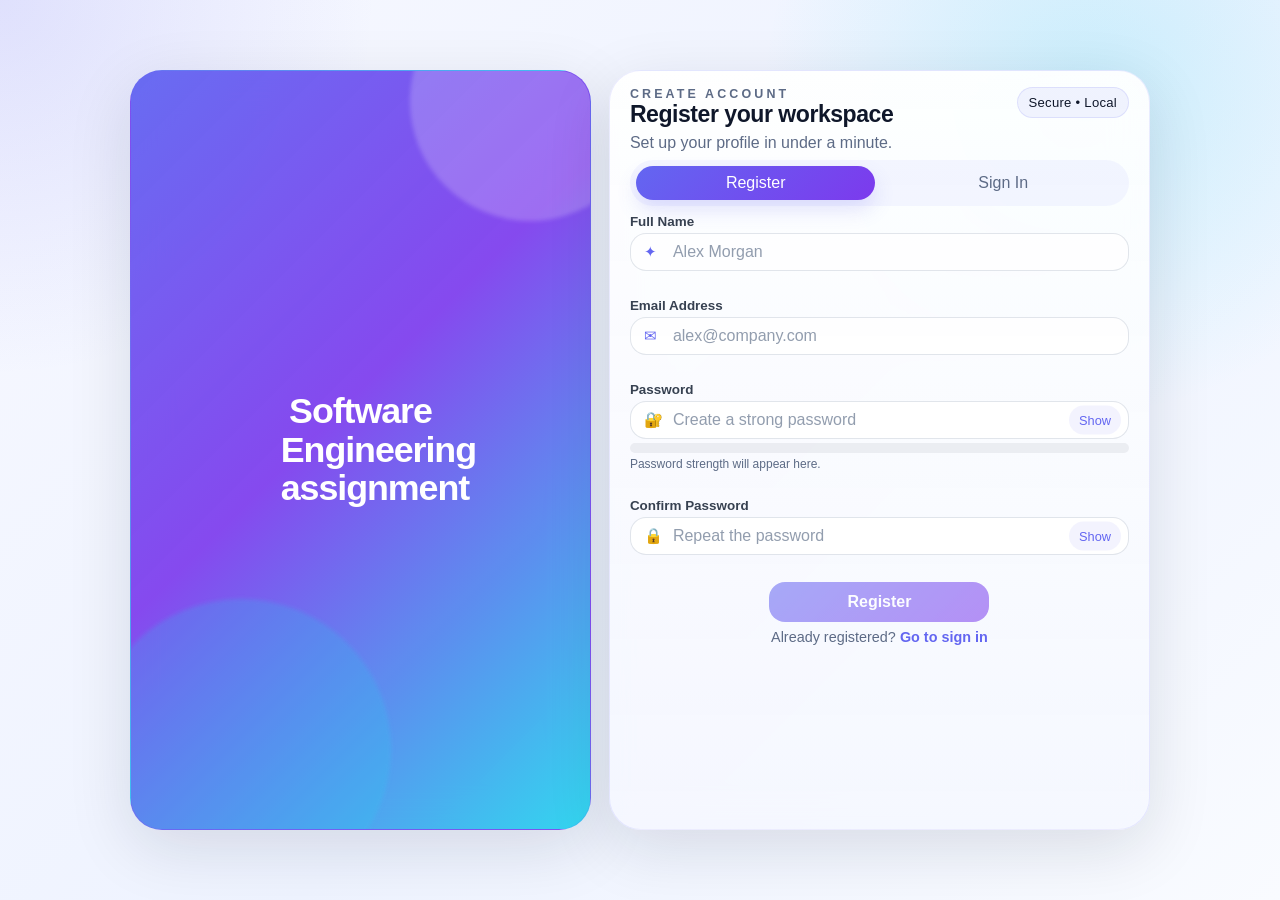
==== index.html @ 1fb4de08 "Initial upload" ====
<!DOCTYPE html>
<html lang="en">
<head>
  <meta charset="UTF-8" />
  <meta name="viewport" content="width=device-width, initial-scale=1.0" />
  <meta name="theme-color" content="#6366f1" />
  <title>login / signup</title>
  <link rel="stylesheet" href="styles.css" />
</head>
<body class="auth-body">
  <main class="auth-shell">
    <section class="hero-panel" aria-label="Product introduction">
      <div class="hero-copy-wrap">
        <h1>Software Engineering assignment</h1>
      </div>
    </section>

    <section class="auth-panel">
      <div class="auth-card">
        <div class="auth-header">
          <div>
            <p class="eyebrow" id="ae">Create account</p>
            <h2 id="at">Register your workspace</h2>
            <p id="asb">Set up your profile in under a minute.</p>
          </div>
          <div class="auth-pill">Secure • Local</div>
        </div>

        <div id="al" class="alert" role="status" aria-live="polite" hidden></div>

        <div class="tab-row" aria-label="Authentication mode selector">
          <button type="button" class="tab active" data-mode="register" id="rt">Register</button>
          <button type="button" class="tab" data-mode="signin" id="st">Sign In</button>
        </div>

        <form id="rf" class="form-stack" novalidate>
          <div class="fg">
            <label for="fullName">Full Name</label>
            <div class="field-shell">
              <span class="field-icon">✦</span>
              <input id="fullName" name="fullName" type="text" autocomplete="name" placeholder="Alex Morgan" />
            </div>
            <small class="fm" id="fnm"></small>
          </div>

          <div class="fg">
            <label for="registerEmail">Email Address</label>
            <div class="field-shell">
              <span class="field-icon">✉</span>
              <input id="registerEmail" name="email" type="email" autocomplete="email" placeholder="alex@company.com" />
            </div>
            <small class="fm" id="rem"></small>
          </div>

          <div class="fg">
            <label for="registerPassword">Password</label>
            <div class="field-shell pf">
              <span class="field-icon">🔐</span>
              <input id="registerPassword" name="password" type="password" autocomplete="new-password" placeholder="Create a strong password" />
              <button type="button" class="ib" data-target="registerPassword" aria-label="Toggle password visibility">Show</button>
            </div>
            <div class="sm" aria-hidden="true">
              <div id="sbar" class="sb"></div>
            </div>
            <p id="stx" class="st">Password strength will appear here.</p>
            <small class="fm" id="rpm"></small>
          </div>

          <div class="fg">
            <label for="confirmPassword">Confirm Password</label>
            <div class="field-shell pf">
              <span class="field-icon">🔒</span>
              <input id="confirmPassword" name="confirmPassword" type="password" autocomplete="new-password" placeholder="Repeat the password" />
              <button type="button" class="ib" data-target="confirmPassword" aria-label="Toggle password visibility">Show</button>
            </div>
            <small class="fm" id="cpm"></small>
          </div>

          <button id="rb" class="pb" type="submit" disabled>Register</button>
          <p class="sc">Already registered? <button type="button" class="tt" id="gs">Go to sign in</button></p>
        </form>

        <form id="sf" class="form-stack hidden" novalidate>
          <div class="fg">
            <label for="signinEmail">Email Address</label>
            <div class="field-shell">
              <span class="field-icon">✉</span>
              <input id="signinEmail" name="email" type="email" autocomplete="email" placeholder="alex@company.com" />
            </div>
            <small class="fm" id="sem"></small>
          </div>

          <div class="fg">
            <label for="signinPassword">Password</label>
            <div class="field-shell pf">
              <span class="field-icon">🔐</span>
              <input id="signinPassword" name="password" type="password" autocomplete="current-password" placeholder="Enter your password" />
              <button type="button" class="ib" data-target="signinPassword" aria-label="Toggle password visibility">Show</button>
            </div>
            <small class="fm" id="spm"></small>
          </div>

          <div class="meta">
            <label class="cb">
              <input id="rm" type="checkbox" />
              <span>Remember me</span>
            </label>
            <button type="button" class="tt" id="fpb">Forgot Password?</button>
          </div>

          <button id="sb" class="pb" type="submit">Sign In</button>
          <p class="sc">Need an account? <button type="button" class="tt" id="gr">Create one</button></p>
        </form>
      </div>
    </section>
  </main>

  <div id="md" class="md hidden" role="dialog" aria-modal="true" aria-labelledby="ft">
    <div class="mc">
      <div class="mh">
        <div>
          <p class="eyebrow">Reset access</p>
          <h2 id="ft">Forgot password</h2>
        </div>
        <button type="button" class="ib cbt" id="cf" aria-label="Close reset dialog">Close</button>
      </div>

      <div id="fse" class="ms">
        <p class="mcp">Enter the email that was used during registration.</p>
        <div class="fg">
          <label for="resetEmail">Registered Email</label>
          <div class="field-shell">
            <span class="field-icon">✉</span>
            <input id="resetEmail" type="email" placeholder="alex@company.com" />
          </div>
          <small class="fm" id="remm"></small>
        </div>
        <button type="button" class="pb" id="vre">Continue</button>
      </div>

      <div id="fsp" class="ms hidden">
        <p class="mcp">Set a new password for your account.</p>
        <div class="fg">
          <label for="newPassword">New Password</label>
          <div class="field-shell pf">
            <span class="field-icon">🔐</span>
            <input id="newPassword" type="password" placeholder="Create a new password" />
            <button type="button" class="ib" data-target="newPassword" aria-label="Toggle password visibility">Show</button>
          </div>
          <small class="fm" id="npm"></small>
        </div>
        <div class="fg">
          <label for="confirmNewPassword">Confirm New Password</label>
          <div class="field-shell pf">
            <span class="field-icon">🔒</span>
            <input id="confirmNewPassword" type="password" placeholder="Repeat the new password" />
            <button type="button" class="ib" data-target="confirmNewPassword" aria-label="Toggle password visibility">Show</button>
          </div>
          <small class="fm" id="cnpm"></small>
        </div>
        <button type="button" class="pb" id="upb">Update Password</button>
      </div>
    </div>
  </div>

  <div id="lo" class="lo hidden" aria-hidden="true">
    <div class="lc">
      <div class="sp"></div>
      <p>Verifying credentials...</p>
    </div>
  </div>

  <script src="app.js"></script>
</body>
</html>
---- styles.css ----
:root {
  color-scheme: light;
  --bg: #f5f7ff;
  --bg-strong: #eef3ff;
  --panel: rgba(255, 255, 255, 0.76);
  --panel-strong: #ffffff;
  --line: rgba(99, 102, 241, 0.16);
  --text: #0f172a;
  --muted: #5d6b86;
  --primary: #6366f1;
  --secondary: #22d3ee;
  --accent: #7c3aed;
  --success: #10b981;
  --danger: #f43f5e;
  --warning: #f59e0b;
  --shadow: 0 18px 65px rgba(15, 23, 42, 0.12);
  --radius-xl: 32px;
  --radius-lg: 22px;
  --radius-md: 16px;
  --radius-sm: 12px;
}

* {
  box-sizing: border-box;
}

html,
body {
  margin: 0;
  min-height: 100%;
}

body {
  font-family: Inter, "Segoe UI", Arial, sans-serif;
  color: var(--text);
  background:
    radial-gradient(circle at top left, rgba(99, 102, 241, 0.16), transparent 24%),
    radial-gradient(circle at 85% 10%, rgba(34, 211, 238, 0.18), transparent 24%),
    linear-gradient(135deg, #f7f8ff 0%, #eef3ff 55%, #f9fbff 100%);
}

button,
input {
  font: inherit;
}

button {
  cursor: pointer;
}

.hidden {
  display: none !important;
}

.auth-body {
  min-height: 100vh;
  padding: 12px;
  display: grid;
  place-items: center;
  overflow: hidden;
}

.auth-shell {
  width: min(1020px, 100%);
  display: grid;
  grid-template-columns: 0.92fr 1.08fr;
  gap: 18px;
  height: min(760px, calc(100vh - 24px));
  animation: fadeUp 0.7s ease both;
}

.hero-panel,
.auth-card,
.mc,
.lc {
  backdrop-filter: blur(18px) saturate(140%);
  -webkit-backdrop-filter: blur(18px) saturate(140%);
  border: 1px solid var(--line);
  box-shadow: var(--shadow);
}

.hero-panel {
  position: relative;
  overflow: hidden;
  border-radius: var(--radius-xl);
  padding: 26px;
  color: #ffffff;
  background:
    linear-gradient(135deg, rgba(99, 102, 241, 0.96) 0%, rgba(124, 58, 237, 0.92) 45%, rgba(34, 211, 238, 0.92) 100%);
  display: flex;
  align-items: center;
  justify-content: center;
  text-align: center;
  min-height: 0;
  height: 100%;
}

.hero-panel::before,
.hero-panel::after {
  content: "";
  position: absolute;
  border-radius: 50%;
  filter: blur(2px);
  pointer-events: none;
}

.hero-panel::before {
  top: -90px;
  right: -60px;
  width: 240px;
  height: 240px;
  background: rgba(255, 255, 255, 0.2);
}

.hero-panel::after {
  bottom: -70px;
  left: -40px;
  width: 300px;
  height: 300px;
  background: rgba(34, 211, 238, 0.2);
}

.hero-top {
  position: relative;
  z-index: 1;
  display: flex;
  justify-content: space-between;
  align-items: center;
}

.brand-mark {
  width: 56px;
  height: 56px;
  display: grid;
  place-items: center;
  border-radius: 18px;
  background: rgba(255, 255, 255, 0.2);
  color: #ffffff;
  font-weight: 800;
  letter-spacing: 0.14em;
  border: 1px solid rgba(255, 255, 255, 0.3);
  box-shadow: inset 0 1px 0 rgba(255, 255, 255, 0.24);
}

.hero-pill,
.auth-pill {
  display: inline-flex;
  align-items: center;
  padding: 8px 12px;
  border-radius: 999px;
  border: 1px solid rgba(255, 255, 255, 0.24);
  background: rgba(255, 255, 255, 0.14);
  font-size: 0.82rem;
  letter-spacing: 0.02em;
}

.hero-copy-wrap {
  position: relative;
  z-index: 1;
  max-width: 420px;
}

.eyebrow {
  margin: 0 0 10px;
  font-size: 0.78rem;
  font-weight: 700;
  letter-spacing: 0.25em;
  text-transform: uppercase;
  color: rgba(255, 255, 255, 0.82);
}

.hero-panel h1 {
  margin: 0;
  font-size: clamp(1.8rem, 2.8vw, 2.6rem);
  line-height: 1.08;
  letter-spacing: -0.03em;
  max-width: 8ch;
}

.hero-copy {
  margin: 16px 0 0;
  max-width: 52ch;
  font-size: 1.03rem;
  line-height: 1.75;
  color: rgba(255, 255, 255, 0.83);
}

.hero-list {
  display: grid;
  gap: 14px;
  margin-top: 24px;
}

.feature-item {
  display: grid;
  grid-template-columns: auto 1fr;
  gap: 14px;
  align-items: start;
  padding: 16px 18px;
  border-radius: var(--radius-md);
  background: rgba(255, 255, 255, 0.12);
  border: 1px solid rgba(255, 255, 255, 0.18);
}

.feature-item h2 {
  margin: 0 0 4px;
  font-size: 1rem;
}

.feature-item p {
  margin: 0;
  color: rgba(255, 255, 255, 0.8);
  line-height: 1.6;
}

.feature-index {
  display: inline-grid;
  place-items: center;
  min-width: 36px;
  height: 36px;
  border-radius: 12px;
  background: rgba(255, 255, 255, 0.18);
  font-size: 0.83rem;
  font-weight: 700;
}

.auth-panel {
  display: flex;
  align-items: center;
  min-height: 0;
  /* height: 100vh;
  width: 100vw; */
}

.auth-card {
  width: 100%;
  padding: 16px 20px 14px;
  border-radius: var(--radius-xl);
  background: linear-gradient(180deg, rgba(255, 255, 255, 0.94) 0%, rgba(245, 247, 255, 0.9) 100%);
  border-color: rgba(99, 102, 241, 0.12);
  height: 100%;
  min-height: 0;
  display: flex;
  flex-direction: column;
}

.auth-header {
  display: flex;
  justify-content: space-between;
  align-items: flex-start;
  gap: 12px;
  margin-bottom: 8px;
}

.auth-header h2 {
  margin: 0 0 6px;
  font-size: clamp(1.35rem, 1.8vw, 1.8rem);
  letter-spacing: -0.02em;
}

.auth-header p {
  margin: 0;
  color: var(--muted);
}

.auth-pill {
  padding: 7px 11px;
  background: rgba(99, 102, 241, 0.08);
  border-color: rgba(99, 102, 241, 0.14);
}

.alert {
  margin-bottom: 8px;
  padding: 9px 12px;
  border-radius: var(--radius-md);
  border: 1px solid transparent;
  font-size: 0.9rem;
  animation: slideFade 0.2s ease;
}

.alert.success {
  background: rgba(16, 185, 129, 0.1);
  border-color: rgba(16, 185, 129, 0.18);
  color: #047857;
}

.alert.error {
  background: rgba(244, 63, 94, 0.1);
  border-color: rgba(244, 63, 94, 0.16);
  color: #be123c;
}

.tab-row {
  display: grid;
  grid-template-columns: 1fr 1fr;
  gap: 8px;
  padding: 6px;
  margin-bottom: 8px;
  border-radius: 999px;
  background: rgba(99, 102, 241, 0.06);
}

.tab {
  border: 0;
  background: transparent;
  padding: 8px 12px;
  border-radius: 999px;
  color: var(--muted);
  transition: all 0.2s ease;
}

.tab.active {
  background: linear-gradient(135deg, var(--primary), var(--accent));
  color: #ffffff;
  box-shadow: 0 10px 20px rgba(99, 102, 241, 0.18);
}

.form-stack {
  display: grid;
  gap: 7px;
}

.form-stack .pb {
  width: min(220px, 100%);
  justify-self: center;
  margin-top: 0;
  box-shadow: 0 12px 24px rgba(99, 102, 241, 0.16);
}

.fg {
  display: grid;
  gap: 4px;
}

label {
  font-size: 0.84rem;
  color: #374151;
  font-weight: 600;
}

.field-shell {
  position: relative;
}

.field-shell input {
  width: 100%;
  border: 1px solid rgba(148, 163, 184, 0.28);
  border-radius: 16px;
  background: rgba(255, 255, 255, 0.9);
  color: var(--text);
  padding: 9px 14px 9px 42px;
  outline: none;
  transition: border-color 0.2s ease, box-shadow 0.2s ease, transform 0.2s ease;
}

.field-shell input::placeholder {
  color: rgba(100, 116, 139, 0.7);
}

.field-shell input:focus {
  border-color: rgba(99, 102, 241, 0.4);
  box-shadow: 0 0 0 4px rgba(99, 102, 241, 0.11);
}

.field-shell input.invalid {
  border-color: rgba(244, 63, 94, 0.6);
  box-shadow: 0 0 0 4px rgba(244, 63, 94, 0.1);
}

.field-shell input.valid {
  border-color: rgba(16, 185, 129, 0.6);
}

.field-icon {
  position: absolute;
  left: 14px;
  top: 50%;
  transform: translateY(-50%);
  color: var(--primary);
  font-size: 0.95rem;
  pointer-events: none;
}

.pf input {
  padding-right: 70px;
}

.ib {
  position: absolute;
  top: 50%;
  right: 8px;
  transform: translateY(-50%);
  border: 0;
  border-radius: 999px;
  padding: 7px 10px;
  background: rgba(99, 102, 241, 0.08);
  color: var(--primary);
  font-size: 0.8rem;
}

.ib:hover {
  background: rgba(99, 102, 241, 0.12);
}

.fm {
  min-height: 16px;
  font-size: 0.75rem;
  color: var(--muted);
}

.fm.error {
  color: #be123c;
}

.fm.success {
  color: #047857;
}

.sm {
  height: 10px;
  border-radius: 999px;
  background: rgba(15, 23, 42, 0.06);
  overflow: hidden;
}

.sb {
  height: 100%;
  width: 0;
  border-radius: inherit;
  transition: width 0.25s ease, background 0.25s ease;
}

.sb.weak {
  width: 32%;
  background: linear-gradient(90deg, #f43f5e, #f59e0b);
}

.sb.fair {
  width: 64%;
  background: linear-gradient(90deg, #f59e0b, #6366f1);
}

.sb.strong {
  width: 100%;
  background: linear-gradient(90deg, #10b981, #22d3ee);
}

.st {
  margin: 0;
  font-size: 0.75rem;
  color: var(--muted);
}

.pb {
  border: 0;
  border-radius: 16px;
  padding: 11px 16px;
  color: #ffffff;
  font-weight: 700;
  background: linear-gradient(135deg, var(--primary), var(--accent));
  box-shadow: 0 14px 28px rgba(99, 102, 241, 0.18);
  transition: transform 0.2s ease, filter 0.2s ease, opacity 0.2s ease;
}

.pb:hover:not(:disabled) {
  transform: translateY(-2px);
  filter: brightness(1.03);
}

.pb:disabled {
  opacity: 0.55;
  cursor: not-allowed;
  box-shadow: none;
}

.sc {
  margin: 0;
  text-align: center;
  font-size: 0.9rem;
  color: var(--muted);
}

.tt {
  border: 0;
  background: none;
  padding: 0;
  color: var(--primary);
  font-weight: 700;
}

.meta {
  display: flex;
  align-items: center;
  justify-content: space-between;
  gap: 10px;
}

.cb {
  display: inline-flex;
  align-items: center;
  gap: 10px;
  color: var(--muted);
  font-size: 0.94rem;
}

.cb input {
  width: 18px;
  height: 18px;
  accent-color: var(--primary);
}

form.hidden {
  display: none;
}

.md {
  position: fixed;
  inset: 0;
  display: grid;
  place-items: center;
  padding: 20px;
  background: rgba(15, 23, 42, 0.5);
  backdrop-filter: blur(8px);
}

.mc {
  max-width: 520px;
  padding: 24px;
  border-radius: var(--radius-xl);
  background: rgba(255, 255, 255, 0.92);
  animation: popIn 0.28s ease;
}

.mh {
  display: flex;
  align-items: flex-start;
  justify-content: space-between;
  gap: 16px;
  margin-bottom: 16px;
}

.mh h2 {
  margin: 4px 0 0;
}

.cbt {
  position: static;
  transform: none;
}

.ms {
  display: grid;
  gap: 14px;
}

.mcp {
  margin: 0;
  line-height: 1.7;
  color: var(--muted);
}

.lo {
  position: fixed;
  inset: 0;
  display: grid;
  place-items: center;
  background: rgba(15, 23, 42, 0.48);
  backdrop-filter: blur(7px);
}

.lc {
  width: min(92vw, 320px);
  border-radius: 24px;
  background: rgba(255, 255, 255, 0.92);
  padding: 26px;
  text-align: center;
}

.sp {
  width: 46px;
  height: 46px;
  margin: 0 auto 14px;
  border-radius: 50%;
  border: 4px solid rgba(99, 102, 241, 0.14);
  border-top-color: var(--primary);
  animation: spin 0.9s linear infinite;
}

.dashboard-shell {
  min-height: 100vh;
  padding: 24px;
  display: grid;
  place-items: center;
}

.dashboard-card {
  width: min(1120px, 100%);
  border-radius: var(--radius-xl);
  padding: 22px;
  background: rgba(255, 255, 255, 0.72);
  backdrop-filter: blur(24px) saturate(140%);
  -webkit-backdrop-filter: blur(24px) saturate(140%);
  border: 1px solid var(--line);
  box-shadow: var(--shadow);
}

.dashboard-nav {
  display: flex;
  justify-content: space-between;
  align-items: center;
  margin-bottom: 18px;
}

.dashboard-nav .brand-mark {
  width: 42px;
  height: 42px;
  border-radius: 14px;
}

.nav-actions {
  display: flex;
  align-items: center;
  gap: 10px;
}

.nav-actions .chip {
  padding: 8px 12px;
  border-radius: 999px;
  background: rgba(99, 102, 241, 0.08);
  color: var(--primary);
  font-size: 0.84rem;
  font-weight: 600;
}

.primary-button,
.secondary-button {
  border: 0;
  border-radius: 999px;
  padding: 10px 14px;
  font-weight: 700;
}

.primary-button {
  color: #ffffff;
  background: linear-gradient(135deg, var(--primary), var(--accent));
}

.secondary-button {
  color: var(--primary);
  background: rgba(99, 102, 241, 0.08);
}

.dashboard-grid {
  display: grid;
  grid-template-columns: 1fr;
  gap: 18px;
}

.greeting-card,
.sidebar-card,
.stat-card {
  border-radius: var(--radius-lg);
  border: 1px solid rgba(99, 102, 241, 0.12);
  background: rgba(255, 255, 255, 0.74);
}

.greeting-card {
  padding: 26px;
}

.greeting-badge {
  display: inline-flex;
  padding: 7px 11px;
  border-radius: 999px;
  background: rgba(16, 185, 129, 0.1);
  color: #047857;
  font-size: 0.8rem;
  font-weight: 700;
  margin-bottom: 12px;
}

.greeting-card h1 {
  margin: 0 0 10px;
  font-size: clamp(1.7rem, 2.5vw, 2.4rem);
  line-height: 1.1;
}

.dashboard-copy {
  margin: 0;
  color: var(--muted);
  line-height: 1.7;
}

.quick-actions {
  display: flex;
  flex-wrap: wrap;
  gap: 10px;
  margin-top: 16px;
}

.stats-grid {
  display: grid;
  grid-template-columns: repeat(2, minmax(0, 1fr));
  gap: 14px;
  margin-top: 16px;
}

.stat-card {
  padding: 18px;
  transition: transform 0.2s ease, box-shadow 0.2s ease;
}

.stat-card:hover {
  transform: translateY(-2px);
  box-shadow: 0 12px 30px rgba(15, 23, 42, 0.08);
}

.stat-card h3 {
  margin: 0 0 8px;
  font-size: 0.95rem;
  color: var(--muted);
}

.stat-card p {
  margin: 0;
  font-size: 1.2rem;
  font-weight: 800;
  color: var(--text);
}

.sidebar-card {
  padding: 20px;
}

.avatar {
  width: 54px;
  height: 54px;
  border-radius: 18px;
  display: grid;
  place-items: center;
  background: linear-gradient(135deg, var(--primary), var(--accent));
  color: #ffffff;
  font-size: 1.2rem;
  font-weight: 800;
  margin-bottom: 14px;
}

.sidebar-card h3 {
  margin: 0 0 8px;
}

.sidebar-card p,
.sidebar-card li {
  color: var(--muted);
  line-height: 1.7;
}

.sidebar-card ul {
  padding-left: 18px;
  margin: 10px 0 0;
}

@keyframes spin {
  to {
    transform: rotate(360deg);
  }
}

@keyframes popIn {
  from {
    transform: translateY(14px) scale(0.98);
    opacity: 0;
  }
  to {
    transform: translateY(0) scale(1);
    opacity: 1;
  }
}

@keyframes slideFade {
  from {
    transform: translateY(8px);
    opacity: 0;
  }
  to {
    transform: translateY(0);
    opacity: 1;
  }
}

@keyframes fadeUp {
  from {
    transform: translateY(10px);
    opacity: 0;
  }
  to {
    transform: translateY(0);
    opacity: 1;
  }
}

@media (max-width: 560px) {
  .auth-shell {
    grid-template-columns: 1fr;
    height: auto;
  }

  /* .hero-panel {
    min-height: 280px;
  } */

  .dashboard-grid {
    grid-template-columns: 1fr;
  }
}

@media (max-width: 560px) {
  .auth-body,
  .dashboard-shell {
    padding: 12px;
    overflow: auto;
  }

  .auth-shell {
    height: auto;
  }

  .hero-panel,
  .auth-card,
  .dashboard-card,
  .mc {
    border-radius: 24px;
  }

  .hero-panel {
    padding: 24px;
  }

  .hero-panel h1 {
    max-width: 12ch;
  }

  .auth-card {
    padding: 20px;
  }

  .auth-header,
  .dashboard-nav {
    flex-direction: column;
    align-items: flex-start;
  }

  .tab-row {
    border-radius: 18px;
  }

  .field-shell input {
    padding: 12px 14px 12px 40px;
  }

  .meta {
    flex-direction: column;
    align-items: flex-start;
  }

  .stats-grid {
    grid-template-columns: 1fr;
  }
}
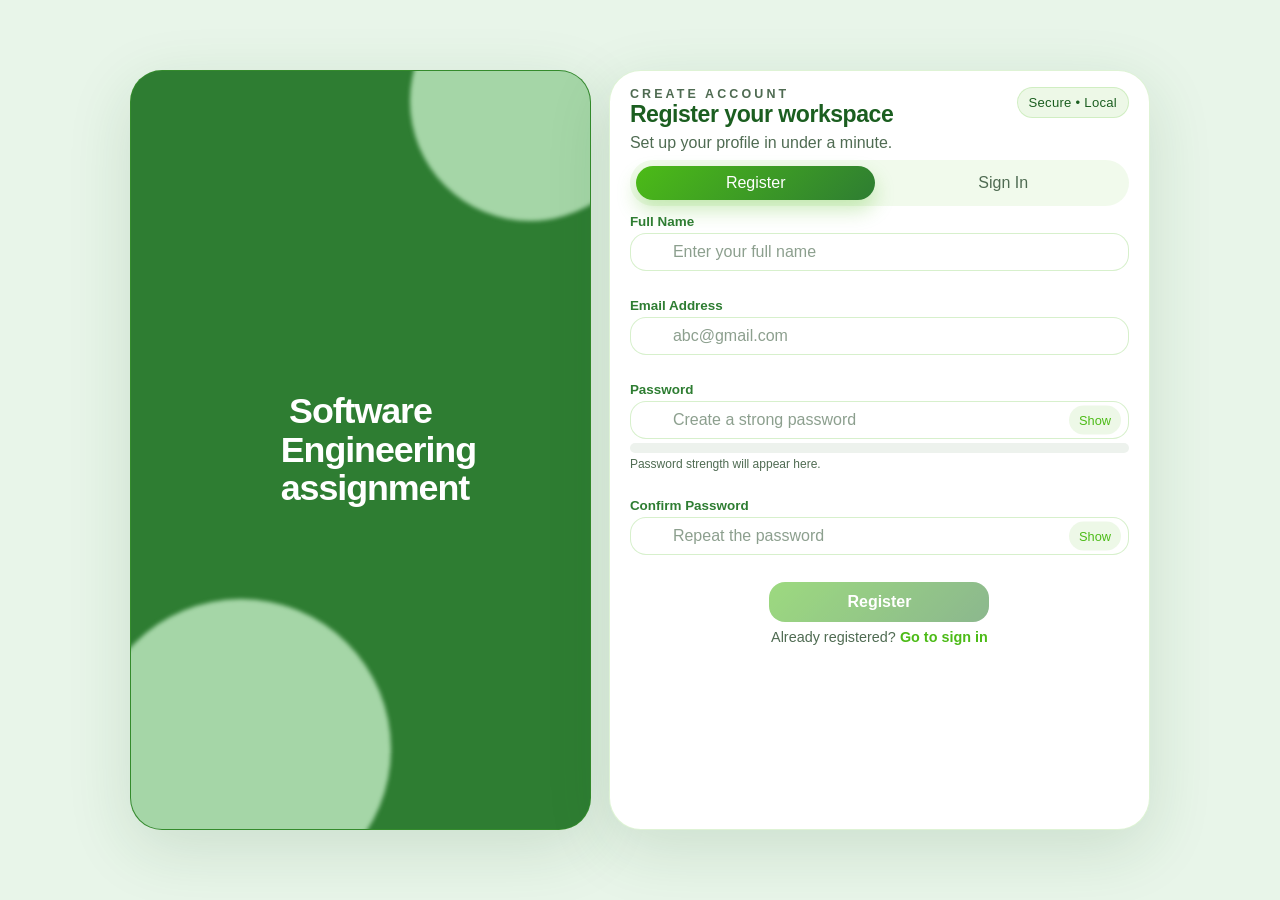
==== commit 7f43deaa: "just changed the theme of the site" ====
--- a/index.html
+++ b/index.html
@@ -3,7 +3,7 @@
 <head>
   <meta charset="UTF-8" />
   <meta name="viewport" content="width=device-width, initial-scale=1.0" />
-  <meta name="theme-color" content="#6366f1" />
+  <meta name="theme-color" content="#4CBB17" />
   <title>login / signup</title>
   <link rel="stylesheet" href="styles.css" />
 </head>
@@ -37,8 +37,8 @@
           <div class="fg">
             <label for="fullName">Full Name</label>
             <div class="field-shell">
-              <span class="field-icon">✦</span>
-              <input id="fullName" name="fullName" type="text" autocomplete="name" placeholder="Alex Morgan" />
+              <!-- <span class="field-icon">✦</span> -->
+              <input id="fullName" name="fullName" type="text" autocomplete="name" placeholder="Enter your full name" />
             </div>
             <small class="fm" id="fnm"></small>
           </div>
@@ -46,8 +46,8 @@
           <div class="fg">
             <label for="registerEmail">Email Address</label>
             <div class="field-shell">
-              <span class="field-icon">✉</span>
-              <input id="registerEmail" name="email" type="email" autocomplete="email" placeholder="alex@company.com" />
+              <!-- <span class="field-icon">✉</span> -->
+              <input id="registerEmail" name="email" type="email" autocomplete="email" placeholder="abc@gmail.com" />
             </div>
             <small class="fm" id="rem"></small>
           </div>
@@ -55,7 +55,7 @@
           <div class="fg">
             <label for="registerPassword">Password</label>
             <div class="field-shell pf">
-              <span class="field-icon">🔐</span>
+              <!-- <span class="field-icon">🔐</span> -->
               <input id="registerPassword" name="password" type="password" autocomplete="new-password" placeholder="Create a strong password" />
               <button type="button" class="ib" data-target="registerPassword" aria-label="Toggle password visibility">Show</button>
             </div>
@@ -69,7 +69,7 @@
           <div class="fg">
             <label for="confirmPassword">Confirm Password</label>
             <div class="field-shell pf">
-              <span class="field-icon">🔒</span>
+              <!-- <span class="field-icon">🔒</span> -->
               <input id="confirmPassword" name="confirmPassword" type="password" autocomplete="new-password" placeholder="Repeat the password" />
               <button type="button" class="ib" data-target="confirmPassword" aria-label="Toggle password visibility">Show</button>
             </div>
@@ -84,7 +84,7 @@
           <div class="fg">
             <label for="signinEmail">Email Address</label>
             <div class="field-shell">
-              <span class="field-icon">✉</span>
+              <!-- <span class="field-icon">✉</span> -->
               <input id="signinEmail" name="email" type="email" autocomplete="email" placeholder="alex@company.com" />
             </div>
             <small class="fm" id="sem"></small>
@@ -93,7 +93,7 @@
           <div class="fg">
             <label for="signinPassword">Password</label>
             <div class="field-shell pf">
-              <span class="field-icon">🔐</span>
+              <!-- <span class="field-icon">🔐</span> -->
               <input id="signinPassword" name="password" type="password" autocomplete="current-password" placeholder="Enter your password" />
               <button type="button" class="ib" data-target="signinPassword" aria-label="Toggle password visibility">Show</button>
             </div>
--- a/styles.css
+++ b/styles.css
@@ -1,19 +1,19 @@
-:root {
+﻿:root {
   color-scheme: light;
-  --bg: #f5f7ff;
-  --bg-strong: #eef3ff;
-  --panel: rgba(255, 255, 255, 0.76);
+  --bg: #F1F8E9;
+  --bg-strong: #E8F5E9;
+  --panel: rgba(255, 255, 255, 0.88);
   --panel-strong: #ffffff;
-  --line: rgba(99, 102, 241, 0.16);
-  --text: #0f172a;
-  --muted: #5d6b86;
-  --primary: #6366f1;
-  --secondary: #22d3ee;
-  --accent: #7c3aed;
-  --success: #10b981;
-  --danger: #f43f5e;
-  --warning: #f59e0b;
-  --shadow: 0 18px 65px rgba(15, 23, 42, 0.12);
+  --line: rgba(76, 187, 23, 0.22);
+  --text: #1B5E20;
+  --muted: #4F6B52;
+  --primary: #4CBB17;
+  --secondary: #66BB6A;
+  --accent: #2E7D32;
+  --success: #2E7D32;
+  --danger: #C62828;
+  --warning: #F9A825;
+  --shadow: 0 18px 65px rgba(27, 94, 32, 0.14);
   --radius-xl: 32px;
   --radius-lg: 22px;
   --radius-md: 16px;
@@ -33,10 +33,7 @@
 body {
   font-family: Inter, "Segoe UI", Arial, sans-serif;
   color: var(--text);
-  background:
-    radial-gradient(circle at top left, rgba(99, 102, 241, 0.16), transparent 24%),
-    radial-gradient(circle at 85% 10%, rgba(34, 211, 238, 0.18), transparent 24%),
-    linear-gradient(135deg, #f7f8ff 0%, #eef3ff 55%, #f9fbff 100%);
+  background-color: #E8F5E9;
 }
 
 button,
@@ -85,8 +82,7 @@
   border-radius: var(--radius-xl);
   padding: 26px;
   color: #ffffff;
-  background:
-    linear-gradient(135deg, rgba(99, 102, 241, 0.96) 0%, rgba(124, 58, 237, 0.92) 45%, rgba(34, 211, 238, 0.92) 100%);
+  background-color: #2E7D32;
   display: flex;
   align-items: center;
   justify-content: center;
@@ -109,7 +105,7 @@
   right: -60px;
   width: 240px;
   height: 240px;
-  background: rgba(255, 255, 255, 0.2);
+  background: #A5D6A7;
 }
 
 .hero-panel::after {
@@ -117,7 +113,7 @@
   left: -40px;
   width: 300px;
   height: 300px;
-  background: rgba(34, 211, 238, 0.2);
+  background: #A5D6A7;
 }
 
 .hero-top {
@@ -236,8 +232,8 @@
   width: 100%;
   padding: 16px 20px 14px;
   border-radius: var(--radius-xl);
-  background: linear-gradient(180deg, rgba(255, 255, 255, 0.94) 0%, rgba(245, 247, 255, 0.9) 100%);
-  border-color: rgba(99, 102, 241, 0.12);
+  background-color: #ffffff;
+  border-color: rgba(76, 187, 23, 0.18);
   height: 100%;
   min-height: 0;
   display: flex;
@@ -265,8 +261,9 @@
 
 .auth-pill {
   padding: 7px 11px;
-  background: rgba(99, 102, 241, 0.08);
-  border-color: rgba(99, 102, 241, 0.14);
+  background: rgba(76, 187, 23, 0.1);
+  border-color: rgba(76, 187, 23, 0.18);
+  color: #1B5E20;
 }
 
 .alert {
@@ -279,15 +276,15 @@
 }
 
 .alert.success {
-  background: rgba(16, 185, 129, 0.1);
-  border-color: rgba(16, 185, 129, 0.18);
-  color: #047857;
+  background: rgba(76, 187, 23, 0.12);
+  border-color: rgba(76, 187, 23, 0.24);
+  color: #1B5E20;
 }
 
 .alert.error {
-  background: rgba(244, 63, 94, 0.1);
-  border-color: rgba(244, 63, 94, 0.16);
-  color: #be123c;
+  background: rgba(198, 40, 40, 0.08);
+  border-color: rgba(198, 40, 40, 0.22);
+  color: #B71C1C;
 }
 
 .tab-row {
@@ -297,7 +294,7 @@
   padding: 6px;
   margin-bottom: 8px;
   border-radius: 999px;
-  background: rgba(99, 102, 241, 0.06);
+  background: rgba(76, 187, 23, 0.08);
 }
 
 .tab {
@@ -312,7 +309,7 @@
 .tab.active {
   background: linear-gradient(135deg, var(--primary), var(--accent));
   color: #ffffff;
-  box-shadow: 0 10px 20px rgba(99, 102, 241, 0.18);
+  box-shadow: 0 10px 20px rgba(76, 187, 23, 0.28);
 }
 
 .form-stack {
@@ -324,7 +321,7 @@
   width: min(220px, 100%);
   justify-self: center;
   margin-top: 0;
-  box-shadow: 0 12px 24px rgba(99, 102, 241, 0.16);
+  box-shadow: 0 12px 24px rgba(76, 187, 23, 0.26);
 }
 
 .fg {
@@ -334,7 +331,7 @@
 
 label {
   font-size: 0.84rem;
-  color: #374151;
+  color: #2E7D32;
   font-weight: 600;
 }
 
@@ -344,9 +341,9 @@
 
 .field-shell input {
   width: 100%;
-  border: 1px solid rgba(148, 163, 184, 0.28);
+  border: 1px solid rgba(76, 187, 23, 0.22);
   border-radius: 16px;
-  background: rgba(255, 255, 255, 0.9);
+  background: rgba(255, 255, 255, 0.95);
   color: var(--text);
   padding: 9px 14px 9px 42px;
   outline: none;
@@ -354,21 +351,21 @@
 }
 
 .field-shell input::placeholder {
-  color: rgba(100, 116, 139, 0.7);
+  color: rgba(79, 107, 82, 0.65);
 }
 
 .field-shell input:focus {
-  border-color: rgba(99, 102, 241, 0.4);
-  box-shadow: 0 0 0 4px rgba(99, 102, 241, 0.11);
+  border-color: rgba(76, 187, 23, 0.55);
+  box-shadow: 0 0 0 4px rgba(76, 187, 23, 0.14);
 }
 
 .field-shell input.invalid {
-  border-color: rgba(244, 63, 94, 0.6);
-  box-shadow: 0 0 0 4px rgba(244, 63, 94, 0.1);
+  border-color: rgba(198, 40, 40, 0.6);
+  box-shadow: 0 0 0 4px rgba(198, 40, 40, 0.1);
 }
 
 .field-shell input.valid {
-  border-color: rgba(16, 185, 129, 0.6);
+  border-color: rgba(46, 125, 50, 0.6);
 }
 
 .field-icon {
@@ -393,13 +390,13 @@
   border: 0;
   border-radius: 999px;
   padding: 7px 10px;
-  background: rgba(99, 102, 241, 0.08);
+  background: rgba(76, 187, 23, 0.1);
   color: var(--primary);
   font-size: 0.8rem;
 }
 
 .ib:hover {
-  background: rgba(99, 102, 241, 0.12);
+  background: rgba(76, 187, 23, 0.18);
 }
 
 .fm {
@@ -409,17 +406,17 @@
 }
 
 .fm.error {
-  color: #be123c;
+  color: #B71C1C;
 }
 
 .fm.success {
-  color: #047857;
+  color: #1B5E20;
 }
 
 .sm {
   height: 10px;
   border-radius: 999px;
-  background: rgba(15, 23, 42, 0.06);
+  background: rgba(27, 94, 32, 0.08);
   overflow: hidden;
 }
 
@@ -432,17 +429,17 @@
 
 .sb.weak {
   width: 32%;
-  background: linear-gradient(90deg, #f43f5e, #f59e0b);
+  background: linear-gradient(90deg, #C62828, #F9A825);
 }
 
 .sb.fair {
   width: 64%;
-  background: linear-gradient(90deg, #f59e0b, #6366f1);
+  background: linear-gradient(90deg, #F9A825, #4CBB17);
 }
 
 .sb.strong {
   width: 100%;
-  background: linear-gradient(90deg, #10b981, #22d3ee);
+  background: linear-gradient(90deg, #4CBB17, #2E7D32);
 }
 
 .st {
@@ -458,7 +455,7 @@
   color: #ffffff;
   font-weight: 700;
   background: linear-gradient(135deg, var(--primary), var(--accent));
-  box-shadow: 0 14px 28px rgba(99, 102, 241, 0.18);
+  box-shadow: 0 14px 28px rgba(76, 187, 23, 0.28);
   transition: transform 0.2s ease, filter 0.2s ease, opacity 0.2s ease;
 }
 
@@ -581,7 +578,7 @@
   height: 46px;
   margin: 0 auto 14px;
   border-radius: 50%;
-  border: 4px solid rgba(99, 102, 241, 0.14);
+  border: 4px solid rgba(76, 187, 23, 0.14);
   border-top-color: var(--primary);
   animation: spin 0.9s linear infinite;
 }
@@ -597,7 +594,7 @@
   width: min(1120px, 100%);
   border-radius: var(--radius-xl);
   padding: 22px;
-  background: rgba(255, 255, 255, 0.72);
+  background: rgba(255, 255, 255, 0.78);
   backdrop-filter: blur(24px) saturate(140%);
   -webkit-backdrop-filter: blur(24px) saturate(140%);
   border: 1px solid var(--line);
@@ -626,7 +623,7 @@
 .nav-actions .chip {
   padding: 8px 12px;
   border-radius: 999px;
-  background: rgba(99, 102, 241, 0.08);
+  background: rgba(76, 187, 23, 0.1);
   color: var(--primary);
   font-size: 0.84rem;
   font-weight: 600;
@@ -647,7 +644,7 @@
 
 .secondary-button {
   color: var(--primary);
-  background: rgba(99, 102, 241, 0.08);
+  background: rgba(76, 187, 23, 0.1);
 }
 
 .dashboard-grid {
@@ -660,8 +657,8 @@
 .sidebar-card,
 .stat-card {
   border-radius: var(--radius-lg);
-  border: 1px solid rgba(99, 102, 241, 0.12);
-  background: rgba(255, 255, 255, 0.74);
+  border: 1px solid rgba(76, 187, 23, 0.16);
+  background: rgba(255, 255, 255, 0.82);
 }
 
 .greeting-card {
@@ -672,8 +669,8 @@
   display: inline-flex;
   padding: 7px 11px;
   border-radius: 999px;
-  background: rgba(16, 185, 129, 0.1);
-  color: #047857;
+  background: rgba(76, 187, 23, 0.12);
+  color: #1B5E20;
   font-size: 0.8rem;
   font-weight: 700;
   margin-bottom: 12px;
@@ -712,7 +709,7 @@
 
 .stat-card:hover {
   transform: translateY(-2px);
-  box-shadow: 0 12px 30px rgba(15, 23, 42, 0.08);
+  box-shadow: 0 12px 30px rgba(27, 94, 32, 0.12);
 }
 
 .stat-card h3 {
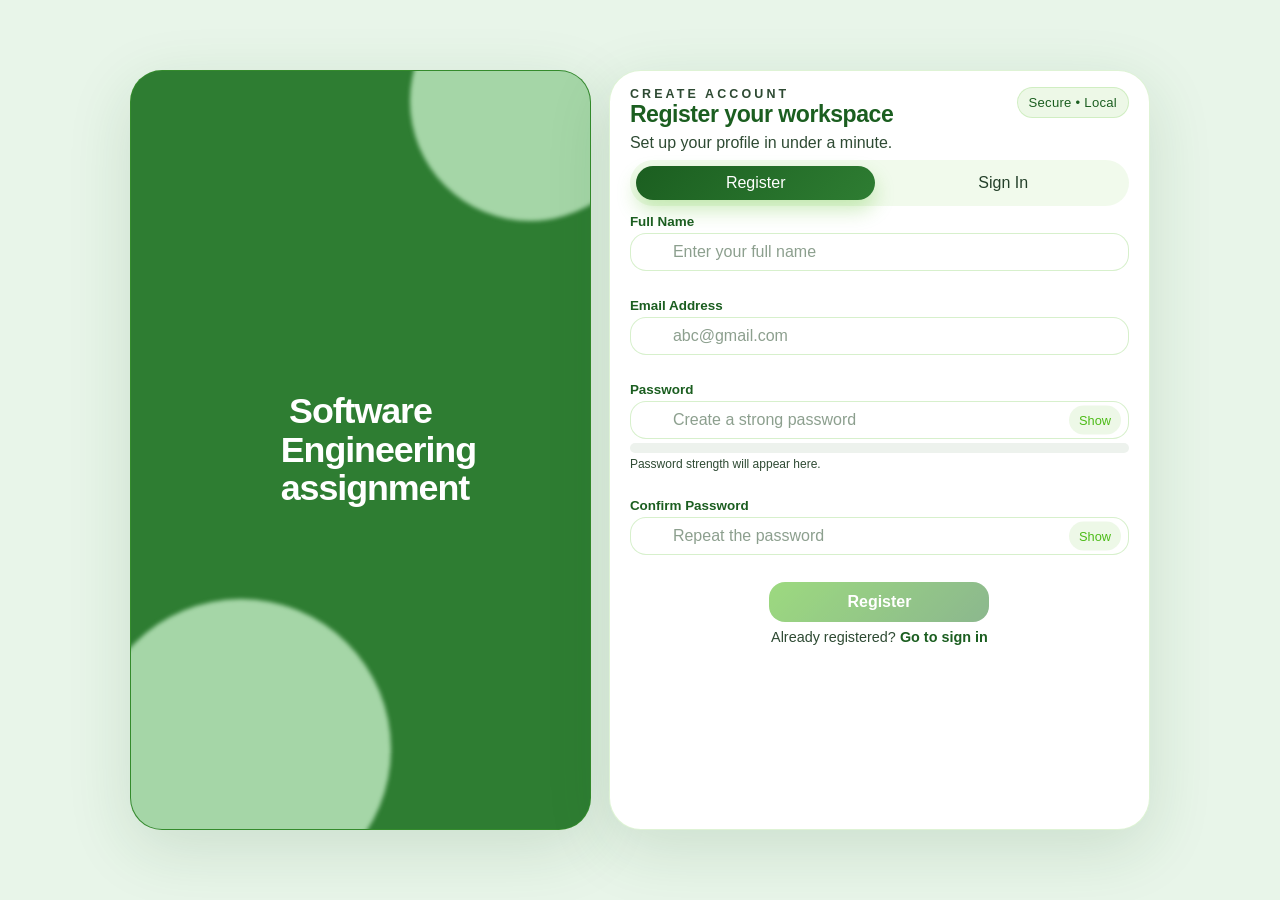
==== commit 1a05295c: "fixed bugs" ====
--- a/index.html
+++ b/index.html
@@ -28,7 +28,7 @@
 
         <div id="al" class="alert" role="status" aria-live="polite" hidden></div>
 
-        <div class="tab-row" aria-label="Authentication mode selector">
+        <div class="tab-row" role="group" aria-label="Authentication mode selector">
           <button type="button" class="tab active" data-mode="register" id="rt">Register</button>
           <button type="button" class="tab" data-mode="signin" id="st">Sign In</button>
         </div>
@@ -57,7 +57,7 @@
             <div class="field-shell pf">
               <!-- <span class="field-icon">🔐</span> -->
               <input id="registerPassword" name="password" type="password" autocomplete="new-password" placeholder="Create a strong password" />
-              <button type="button" class="ib" data-target="registerPassword" aria-label="Toggle password visibility">Show</button>
+              <button type="button" class="ib" data-target="registerPassword">Show</button>
             </div>
             <div class="sm" aria-hidden="true">
               <div id="sbar" class="sb"></div>
@@ -71,7 +71,7 @@
             <div class="field-shell pf">
               <!-- <span class="field-icon">🔒</span> -->
               <input id="confirmPassword" name="confirmPassword" type="password" autocomplete="new-password" placeholder="Repeat the password" />
-              <button type="button" class="ib" data-target="confirmPassword" aria-label="Toggle password visibility">Show</button>
+              <button type="button" class="ib" data-target="confirmPassword">Show</button>
             </div>
             <small class="fm" id="cpm"></small>
           </div>
@@ -95,7 +95,7 @@
             <div class="field-shell pf">
               <!-- <span class="field-icon">🔐</span> -->
               <input id="signinPassword" name="password" type="password" autocomplete="current-password" placeholder="Enter your password" />
-              <button type="button" class="ib" data-target="signinPassword" aria-label="Toggle password visibility">Show</button>
+              <button type="button" class="ib" data-target="signinPassword">Show</button>
             </div>
             <small class="fm" id="spm"></small>
           </div>
@@ -111,6 +111,7 @@
           <button id="sb" class="pb" type="submit">Sign In</button>
           <p class="sc">Need an account? <button type="button" class="tt" id="gr">Create one</button></p>
         </form>
+
       </div>
     </section>
   </main>
@@ -144,8 +145,8 @@
           <label for="newPassword">New Password</label>
           <div class="field-shell pf">
             <span class="field-icon">🔐</span>
-            <input id="newPassword" type="password" placeholder="Create a new password" />
-            <button type="button" class="ib" data-target="newPassword" aria-label="Toggle password visibility">Show</button>
+            <input id="newPassword" type="password" autocomplete="new-password" placeholder="Create a new password" />
+            <button type="button" class="ib" data-target="newPassword">Show</button>
           </div>
           <small class="fm" id="npm"></small>
         </div>
@@ -153,8 +154,8 @@
           <label for="confirmNewPassword">Confirm New Password</label>
           <div class="field-shell pf">
             <span class="field-icon">🔒</span>
-            <input id="confirmNewPassword" type="password" placeholder="Repeat the new password" />
-            <button type="button" class="ib" data-target="confirmNewPassword" aria-label="Toggle password visibility">Show</button>
+            <input id="confirmNewPassword" type="password" autocomplete="new-password" placeholder="Repeat the new password" />
+            <button type="button" class="ib" data-target="confirmNewPassword">Show</button>
           </div>
           <small class="fm" id="cnpm"></small>
         </div>
--- a/styles.css
+++ b/styles.css
@@ -6,7 +6,7 @@
   --panel-strong: #ffffff;
   --line: rgba(76, 187, 23, 0.22);
   --text: #1B5E20;
-  --muted: #4F6B52;
+  --muted: #2E4A33;
   --primary: #4CBB17;
   --secondary: #66BB6A;
   --accent: #2E7D32;
@@ -71,7 +71,6 @@
 .mc,
 .lc {
   backdrop-filter: blur(18px) saturate(140%);
-  -webkit-backdrop-filter: blur(18px) saturate(140%);
   border: 1px solid var(--line);
   box-shadow: var(--shadow);
 }
@@ -302,12 +301,12 @@
   background: transparent;
   padding: 8px 12px;
   border-radius: 999px;
-  color: var(--muted);
+  color: #24402A;
   transition: all 0.2s ease;
 }
 
 .tab.active {
-  background: linear-gradient(135deg, var(--primary), var(--accent));
+  background: linear-gradient(135deg, #1B5E20, #2E7D32);
   color: #ffffff;
   box-shadow: 0 10px 20px rgba(76, 187, 23, 0.28);
 }
@@ -331,7 +330,7 @@
 
 label {
   font-size: 0.84rem;
-  color: #2E7D32;
+  color: #1B5E20;
   font-weight: 600;
 }
 
@@ -481,7 +480,7 @@
   border: 0;
   background: none;
   padding: 0;
-  color: var(--primary);
+  color: #1B5E20;
   font-weight: 700;
 }
 
@@ -596,7 +595,6 @@
   padding: 22px;
   background: rgba(255, 255, 255, 0.78);
   backdrop-filter: blur(24px) saturate(140%);
-  -webkit-backdrop-filter: blur(24px) saturate(140%);
   border: 1px solid var(--line);
   box-shadow: var(--shadow);
 }
@@ -612,6 +610,8 @@
   width: 42px;
   height: 42px;
   border-radius: 14px;
+  /* background: linear-gradient(135deg, #0F3D18, #1B5E20); */
+  color: #ffffff;
 }
 
 .nav-actions {
@@ -623,8 +623,8 @@
 .nav-actions .chip {
   padding: 8px 12px;
   border-radius: 999px;
-  background: rgba(76, 187, 23, 0.1);
-  color: var(--primary);
+  background: #1B5E20;
+  color: #ffffff;
   font-size: 0.84rem;
   font-weight: 600;
 }
@@ -639,7 +639,7 @@
 
 .primary-button {
   color: #ffffff;
-  background: linear-gradient(135deg, var(--primary), var(--accent));
+  background: linear-gradient(135deg, #0F3D18, #1B5E20);
 }
 
 .secondary-button {
